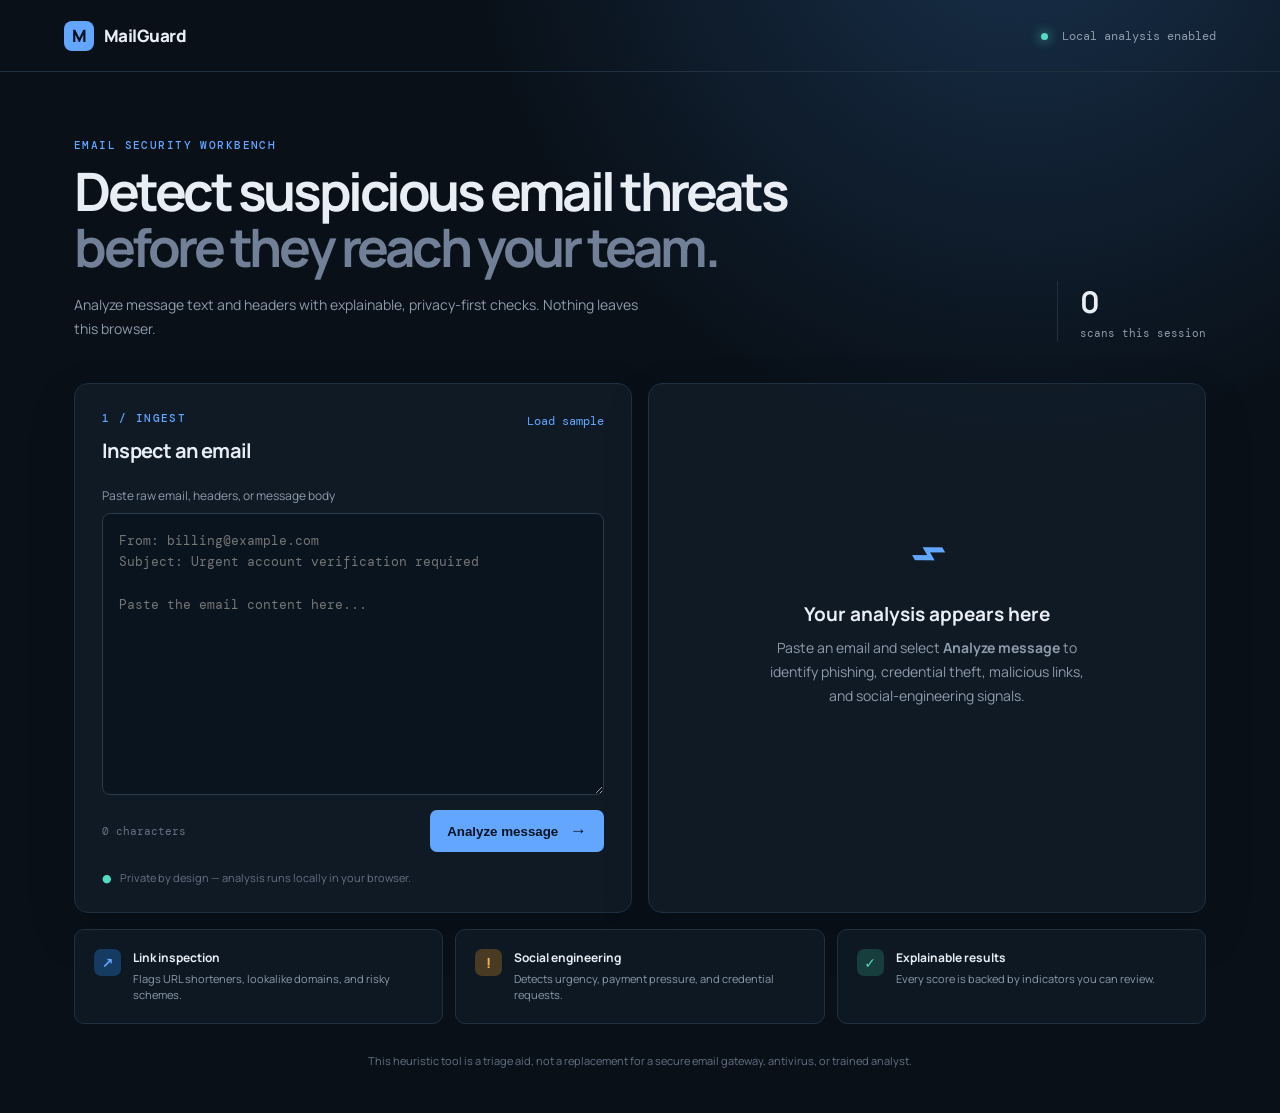
==== index.html @ 7a9c6fc3 "message" ====
<!doctype html>
<html lang="en">
<head>
    <meta charset="utf-8">
    <meta name="viewport" content="width=device-width, initial-scale=1">
    <title>MailGuard | Email threat detection</title>
    <link rel="stylesheet" href="styles.css">
</head>
<body>
    <header class="topbar">
        <a class="brand" href="index.html"><span class="brand-mark">M</span><span>MailGuard</span></a>
        <span class="status"><span class="status-dot"></span> Local analysis enabled</span>
    </header>

    <main class="shell">
        <section class="hero">
            <div>
                <p class="eyebrow">EMAIL SECURITY WORKBENCH</p>
                <h1>Detect suspicious email threats<br><span>before they reach your team.</span></h1>
                <p class="hero-copy">Analyze message text and headers with explainable, privacy-first checks. Nothing leaves this browser.</p>
            </div>
            <div class="hero-stat"><strong id="scan-count">0</strong><span>scans this session</span></div>
        </section>

        <section class="workspace">
            <div class="panel input-panel">
                <div class="panel-heading">
                    <div><p class="eyebrow">1 / INGEST</p><h2>Inspect an email</h2></div>
                    <button class="text-button" id="sample-btn" type="button">Load sample</button>
                </div>
                <label for="email-input">Paste raw email, headers, or message body</label>
                <textarea id="email-input" placeholder="From: billing@example.com&#10;Subject: Urgent account verification required&#10;&#10;Paste the email content here..."></textarea>
                <div class="input-footer">
                    <span id="character-count">0 characters</span>
                    <button class="primary-button" id="analyze-btn" type="button">Analyze message <span>→</span></button>
                </div>
                <p class="privacy-note"><span>●</span> Private by design — analysis runs locally in your browser.</p>
            </div>

            <div class="panel result-panel" id="result-panel">
                <div class="empty-state" id="empty-state">
                    <div class="empty-icon">⌁</div>
                    <h2>Your analysis appears here</h2>
                    <p>Paste an email and select <strong>Analyze message</strong> to identify phishing, credential theft, malicious links, and social-engineering signals.</p>
                </div>
                <div id="results" class="hidden">
                    <div class="panel-heading">
                        <div><p class="eyebrow">2 / VERDICT</p><h2>Threat assessment</h2></div>
                        <span id="risk-badge" class="risk-badge"></span>
                    </div>
                    <div class="risk-summary">
                        <div class="score-ring"><strong id="risk-score">0</strong><span>/100</span></div>
                        <div><h3 id="verdict-title"></h3><p id="verdict-copy"></p></div>
                    </div>
                    <div class="meter"><span id="meter-fill"></span></div>
                    <div class="result-section">
                        <div class="section-title"><span>Detected indicators</span><span id="indicator-count"></span></div>
                        <ul id="indicator-list" class="indicator-list"></ul>
                    </div>
                    <div class="result-section recommendation">
                        <div class="section-title">Recommended action</div>
                        <p id="recommendation"></p>
                    </div>
                </div>
            </div>
        </section>

        <section class="info-grid">
            <article><span class="info-icon blue">↗</span><div><h3>Link inspection</h3><p>Flags URL shorteners, lookalike domains, and risky schemes.</p></div></article>
            <article><span class="info-icon amber">!</span><div><h3>Social engineering</h3><p>Detects urgency, payment pressure, and credential requests.</p></div></article>
            <article><span class="info-icon green">✓</span><div><h3>Explainable results</h3><p>Every score is backed by indicators you can review.</p></div></article>
        </section>
        <p class="disclaimer">This heuristic tool is a triage aid, not a replacement for a secure email gateway, antivirus, or trained analyst.</p>
    </main>
    <script src="app.js"></script>
</body>
</html>
---- styles.css ----
@import url("https://fonts.googleapis.com/css2?family=DM+Mono:wght@400;500&family=Manrope:wght@400;500;600;700;800&display=swap");

:root { --ink:#e9eef5; --muted:#8e9bab; --faint:#657284; --bg:#091018; --panel:#111c28; --line:#203040; --blue:#63a6ff; --cyan:#53dbc4; --amber:#f2b45b; --red:#ff727e; }
* { box-sizing:border-box; }
body { margin:0; min-height:100vh; color:var(--ink); background:radial-gradient(circle at 80% -10%,#18304b 0,transparent 35%),var(--bg); font:14px Manrope,system-ui,sans-serif; }
.topbar { height:72px; border-bottom:1px solid var(--line); display:flex; align-items:center; justify-content:space-between; padding:0 clamp(20px,5vw,72px); }
.brand { color:var(--ink); display:flex; align-items:center; gap:10px; font-weight:800; font-size:17px; letter-spacing:-.03em; text-decoration:none; }
.brand-mark { display:grid; place-items:center; width:30px; height:30px; background:var(--blue); border-radius:8px; color:#06111d; font-weight:800; }
.status { color:var(--muted); font:12px "DM Mono",monospace; }.status-dot { display:inline-block; width:7px; height:7px; margin-right:7px; border-radius:50%; background:var(--cyan); box-shadow:0 0 12px var(--cyan); }
.shell { max-width:1180px; margin:auto; padding:66px 24px 45px; }
.hero { display:flex; justify-content:space-between; align-items:end; gap:30px; margin-bottom:42px; }
.eyebrow { color:var(--blue); font:500 11px "DM Mono",monospace; letter-spacing:.13em; margin:0 0 12px; }
h1 { font-size:clamp(30px,4.5vw,53px); letter-spacing:-.065em; line-height:1.05; margin:0; }.hero h1 span { color:#718096; }
.hero-copy { max-width:590px; margin:18px 0 0; color:var(--muted); line-height:1.7; }
.hero-stat { min-width:145px; padding-left:22px; border-left:1px solid var(--line); color:var(--muted); }.hero-stat strong { display:block; color:var(--ink); font-size:30px; letter-spacing:-.05em; }.hero-stat span { font:11px "DM Mono",monospace; }
.workspace { display:grid; grid-template-columns:1fr 1fr; gap:16px; }.panel { background:rgba(17,28,40,.86); border:1px solid var(--line); border-radius:14px; padding:27px; box-shadow:0 20px 50px #0002; }
.panel-heading { display:flex; align-items:start; justify-content:space-between; gap:15px; margin-bottom:23px; }.panel-heading h2 { margin:0; font-size:20px; letter-spacing:-.04em; }.text-button { color:var(--blue); background:none; border:0; padding:2px 0; cursor:pointer; font:12px "DM Mono",monospace; }
label { color:var(--muted); display:block; font-size:12px; margin-bottom:9px; } textarea { display:block; width:100%; height:282px; resize:vertical; padding:16px; color:var(--ink); background:#0a141e; border:1px solid #293b4d; border-radius:8px; outline:none; font:13px/1.65 "DM Mono",monospace; } textarea:focus { border-color:var(--blue); box-shadow:0 0 0 3px #63a6ff18; }
.input-footer { display:flex; justify-content:space-between; align-items:center; gap:15px; margin-top:15px; color:var(--faint); font:11px "DM Mono",monospace; }.primary-button { background:var(--blue); border:0; color:#071321; border-radius:7px; padding:11px 17px; font-weight:800; cursor:pointer; }.primary-button:hover { background:#8bbfff; }.primary-button span { font-size:17px; margin-left:8px; }
.privacy-note { color:var(--faint); font-size:11px; margin:18px 0 0; }.privacy-note span { color:var(--cyan); margin-right:6px; }
.empty-state { min-height:405px; display:flex; flex-direction:column; align-items:center; justify-content:center; text-align:center; padding:25px; }.empty-icon { color:var(--blue); font-size:62px; line-height:1; transform:rotate(-30deg); margin-bottom:20px; }.empty-state h2 { font-size:19px; margin:0 0 9px; }.empty-state p { color:var(--muted); line-height:1.7; max-width:340px; margin:0; }.hidden { display:none!important; }
.risk-badge { padding:6px 10px; border-radius:5px; color:#071321; font:500 11px "DM Mono",monospace; }.risk-badge.high,.meter-fill.high { background:var(--red); }.risk-badge.medium,.meter-fill.medium { background:var(--amber); }.risk-badge.low,.meter-fill.low { background:var(--cyan); }
.risk-summary { display:flex; align-items:center; gap:18px; margin:6px 0 17px; }.score-ring { width:70px; height:70px; display:grid; place-content:center; border:5px solid #29415a; border-right-color:var(--blue); border-radius:50%; flex:0 0 auto; }.score-ring strong { font-size:22px; line-height:1; text-align:center; }.score-ring span { color:var(--faint); font-size:9px; text-align:center; }.risk-summary h3 { margin:0 0 5px; font-size:17px; }.risk-summary p { color:var(--muted); font-size:12px; line-height:1.5; margin:0; }.meter { height:6px; background:#263544; border-radius:5px; overflow:hidden; }.meter span { display:block; height:100%; transition:width .4s ease; }.result-section { margin-top:23px; }.section-title { display:flex; justify-content:space-between; color:var(--muted); font:11px "DM Mono",monospace; text-transform:uppercase; letter-spacing:.08em; margin-bottom:9px; }.section-title span:last-child { color:var(--blue); text-transform:none; letter-spacing:0; }
.indicator-list { list-style:none; padding:0; margin:0; display:grid; gap:7px; max-height:175px; overflow:auto; }.indicator { display:flex; align-items:start; gap:9px; padding:9px 10px; background:#0c1722; border-radius:7px; }.indicator>span { display:grid; place-items:center; width:18px; height:18px; flex:0 0 18px; border-radius:50%; background:#532d37; color:var(--red); font-weight:800; }.indicator.clear>span { background:#183c3e; color:var(--cyan); }.indicator strong { display:block; font-size:11px; }.indicator p { color:var(--muted); font-size:10px; margin:3px 0 0; line-height:1.4; }.indicator b { color:var(--red); margin-left:auto; font:11px "DM Mono",monospace; }.recommendation { border-top:1px solid var(--line); padding-top:16px; }.recommendation p { color:var(--muted); font-size:12px; line-height:1.6; margin:0; }
.info-grid { display:grid; grid-template-columns:repeat(3,1fr); gap:12px; margin-top:16px; }.info-grid article { display:flex; gap:12px; padding:19px; border:1px solid var(--line); border-radius:10px; background:#0d1823; }.info-icon { display:grid; place-items:center; width:27px; height:27px; flex:none; border-radius:7px; font-weight:800; }.blue { background:#163b63; color:var(--blue); }.amber { background:#493a23; color:var(--amber); }.green { background:#173d3d; color:var(--cyan); }.info-grid h3 { margin:0 0 5px; font-size:12px; }.info-grid p { margin:0; color:var(--muted); font-size:11px; line-height:1.5; }.disclaimer { text-align:center; color:var(--faint); font-size:11px; margin:29px 0 0; }
@media (max-width:760px) { .shell { padding:40px 16px 35px; }.hero { display:block; }.hero-stat { border-left:0; border-top:1px solid var(--line); margin-top:25px; padding:14px 0 0; }.workspace,.info-grid { grid-template-columns:1fr; }.panel { padding:20px; }.empty-state { min-height:300px; } h1 { font-size:36px; } }
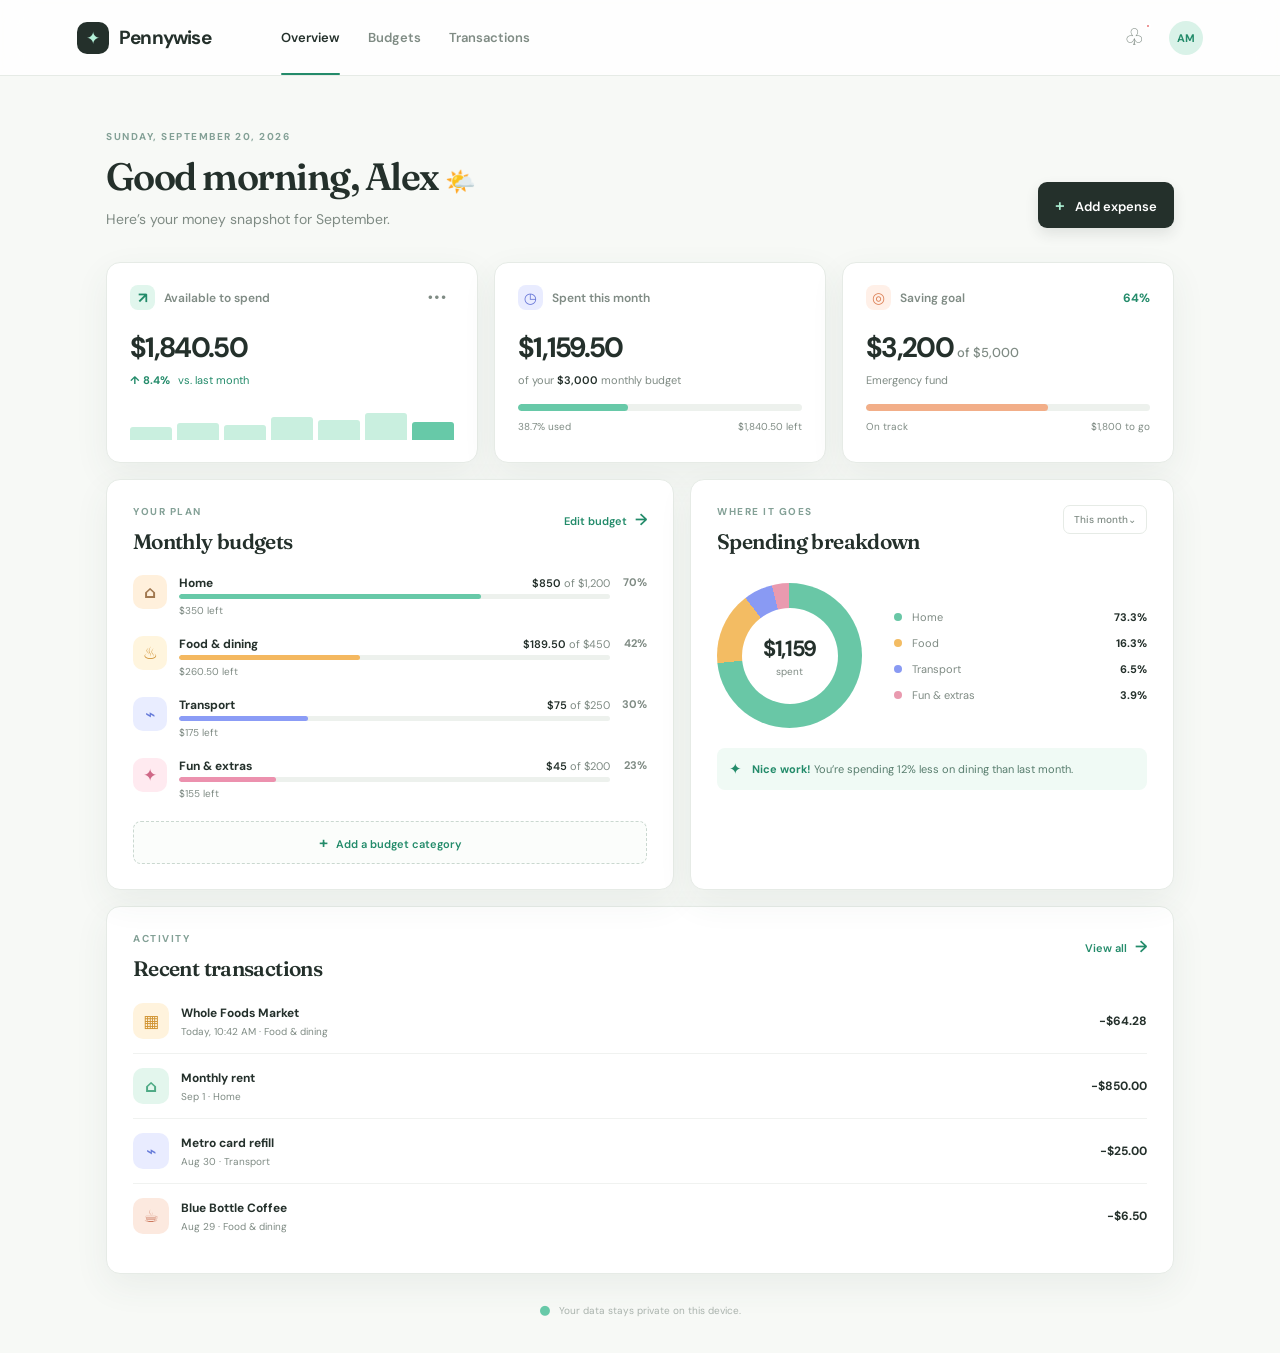
==== commit eb2a7b08: "penny" ====
--- a/index.html
+++ b/index.html
@@ -3,75 +3,127 @@
 <head>
     <meta charset="utf-8">
     <meta name="viewport" content="width=device-width, initial-scale=1">
-    <title>MailGuard | Email threat detection</title>
+    <meta name="description" content="A calm, friendly dashboard for planning your budget and tracking spending.">
+    <title>Pennywise | Your money, made simple</title>
     <link rel="stylesheet" href="styles.css">
 </head>
 <body>
     <header class="topbar">
-        <a class="brand" href="index.html"><span class="brand-mark">M</span><span>MailGuard</span></a>
-        <span class="status"><span class="status-dot"></span> Local analysis enabled</span>
+        <a class="brand" href="index.html" aria-label="Pennywise home">
+            <span class="brand-mark">✦</span><span>Pennywise</span>
+        </a>
+        <nav class="main-nav" aria-label="Main navigation">
+            <a class="active" href="#overview">Overview</a>
+            <a href="#budgets">Budgets</a>
+            <a href="#transactions">Transactions</a>
+        </nav>
+        <div class="topbar-actions">
+            <button class="icon-button" aria-label="Notifications">♧<span class="notification-dot"></span></button>
+            <div class="avatar" aria-label="Account for Alex Morgan">AM</div>
+        </div>
     </header>
 
-    <main class="shell">
-        <section class="hero">
+    <main class="shell" id="overview">
+        <section class="welcome-row">
             <div>
-                <p class="eyebrow">EMAIL SECURITY WORKBENCH</p>
-                <h1>Detect suspicious email threats<br><span>before they reach your team.</span></h1>
-                <p class="hero-copy">Analyze message text and headers with explainable, privacy-first checks. Nothing leaves this browser.</p>
+                <p class="eyebrow">SUNDAY, SEPTEMBER 20, 2026</p>
+                <h1>Good morning, Alex <span>🌤️</span></h1>
+                <p class="subheading">Here’s your money snapshot for September.</p>
             </div>
-            <div class="hero-stat"><strong id="scan-count">0</strong><span>scans this session</span></div>
+            <button class="primary-button" id="open-expense" type="button"><span>+</span> Add expense</button>
         </section>
 
-        <section class="workspace">
-            <div class="panel input-panel">
-                <div class="panel-heading">
-                    <div><p class="eyebrow">1 / INGEST</p><h2>Inspect an email</h2></div>
-                    <button class="text-button" id="sample-btn" type="button">Load sample</button>
+        <section class="summary-grid" aria-label="September summary">
+            <article class="summary-card balance-card">
+                <div class="card-label"><span class="label-icon mint">↗</span><span>Available to spend</span><button class="more-button" aria-label="More options">•••</button></div>
+                <strong class="amount" id="available-amount">$1,840.50</strong>
+                <p class="positive"><span>↑ 8.4%</span> vs. last month</p>
+                <div class="mini-bars" aria-label="Spending trend">
+                    <i style="height:35%"></i><i style="height:48%"></i><i style="height:42%"></i><i style="height:63%"></i><i style="height:55%"></i><i style="height:76%"></i><i class="current" style="height:49%"></i>
                 </div>
-                <label for="email-input">Paste raw email, headers, or message body</label>
-                <textarea id="email-input" placeholder="From: billing@example.com&#10;Subject: Urgent account verification required&#10;&#10;Paste the email content here..."></textarea>
-                <div class="input-footer">
-                    <span id="character-count">0 characters</span>
-                    <button class="primary-button" id="analyze-btn" type="button">Analyze message <span>→</span></button>
+            </article>
+            <article class="summary-card">
+                <div class="card-label"><span class="label-icon lavender">◷</span><span>Spent this month</span></div>
+                <strong class="amount" id="spent-amount">$1,159.50</strong>
+                <p class="muted">of your <strong>$3,000</strong> monthly budget</p>
+                <div class="progress-track"><span id="spent-progress" style="width:38.65%"></span></div>
+                <div class="progress-meta"><span>38.7% used</span><span>$1,840.50 left</span></div>
+            </article>
+            <article class="summary-card">
+                <div class="card-label"><span class="label-icon peach">◎</span><span>Saving goal</span><span class="goal-percent">64%</span></div>
+                <strong class="amount">$3,200 <small>of $5,000</small></strong>
+                <p class="muted">Emergency fund</p>
+                <div class="progress-track peach-track"><span style="width:64%"></span></div>
+                <div class="progress-meta"><span>On track</span><span>$1,800 to go</span></div>
+            </article>
+        </section>
+
+        <div class="content-grid">
+            <section class="panel budgets-panel" id="budgets">
+                <div class="section-heading">
+                    <div><p class="eyebrow">YOUR PLAN</p><h2>Monthly budgets</h2></div>
+                    <button class="link-button" id="edit-budget" type="button">Edit budget <span>→</span></button>
                 </div>
-                <p class="privacy-note"><span>●</span> Private by design — analysis runs locally in your browser.</p>
+                <div class="budget-list" id="budget-list">
+                    <div class="budget-row" data-category="Home" data-spent="850" data-limit="1200"><span class="category-icon home">⌂</span><div class="budget-info"><div><strong>Home</strong><span>$850 <em>of $1,200</em></span></div><div class="progress-track"><span style="width:70%"></span></div><small>$350 left</small></div><b>70%</b></div>
+                    <div class="budget-row" data-category="Food" data-spent="189.50" data-limit="450"><span class="category-icon food">♨</span><div class="budget-info"><div><strong>Food & dining</strong><span>$189.50 <em>of $450</em></span></div><div class="progress-track"><span style="width:42%; background:#f4b860"></span></div><small>$260.50 left</small></div><b>42%</b></div>
+                    <div class="budget-row" data-category="Transport" data-spent="75" data-limit="250"><span class="category-icon transport">⌁</span><div class="budget-info"><div><strong>Transport</strong><span>$75 <em>of $250</em></span></div><div class="progress-track"><span style="width:30%; background:#8b9cf6"></span></div><small>$175 left</small></div><b>30%</b></div>
+                    <div class="budget-row" data-category="Fun" data-spent="45" data-limit="200"><span class="category-icon fun">✦</span><div class="budget-info"><div><strong>Fun & extras</strong><span>$45 <em>of $200</em></span></div><div class="progress-track"><span style="width:22.5%; background:#ec91ae"></span></div><small>$155 left</small></div><b>23%</b></div>
+                </div>
+                <button class="add-budget" type="button"><span>+</span> Add a budget category</button>
+            </section>
+
+            <section class="panel spending-panel">
+                <div class="section-heading">
+                    <div><p class="eyebrow">WHERE IT GOES</p><h2>Spending breakdown</h2></div>
+                    <button class="period-button" type="button">This month⌄</button>
+                </div>
+                <div class="donut-wrap">
+                    <div class="donut-chart"><div><strong>$1,159</strong><span>spent</span></div></div>
+                    <ul class="legend">
+                        <li><span class="legend-dot home-dot"></span><span>Home</span><b>73.3%</b></li>
+                        <li><span class="legend-dot food-dot"></span><span>Food</span><b>16.3%</b></li>
+                        <li><span class="legend-dot transport-dot"></span><span>Transport</span><b>6.5%</b></li>
+                        <li><span class="legend-dot fun-dot"></span><span>Fun & extras</span><b>3.9%</b></li>
+                    </ul>
+                </div>
+                <div class="insight"><span>✦</span><p><strong>Nice work!</strong> You’re spending 12% less on dining than last month.</p></div>
+            </section>
+        </div>
+
+        <section class="panel transactions-panel" id="transactions">
+            <div class="section-heading">
+                <div><p class="eyebrow">ACTIVITY</p><h2>Recent transactions</h2></div>
+                <button class="link-button" type="button">View all <span>→</span></button>
             </div>
-
-            <div class="panel result-panel" id="result-panel">
-                <div class="empty-state" id="empty-state">
-                    <div class="empty-icon">⌁</div>
-                    <h2>Your analysis appears here</h2>
-                    <p>Paste an email and select <strong>Analyze message</strong> to identify phishing, credential theft, malicious links, and social-engineering signals.</p>
-                </div>
-                <div id="results" class="hidden">
-                    <div class="panel-heading">
-                        <div><p class="eyebrow">2 / VERDICT</p><h2>Threat assessment</h2></div>
-                        <span id="risk-badge" class="risk-badge"></span>
-                    </div>
-                    <div class="risk-summary">
-                        <div class="score-ring"><strong id="risk-score">0</strong><span>/100</span></div>
-                        <div><h3 id="verdict-title"></h3><p id="verdict-copy"></p></div>
-                    </div>
-                    <div class="meter"><span id="meter-fill"></span></div>
-                    <div class="result-section">
-                        <div class="section-title"><span>Detected indicators</span><span id="indicator-count"></span></div>
-                        <ul id="indicator-list" class="indicator-list"></ul>
-                    </div>
-                    <div class="result-section recommendation">
-                        <div class="section-title">Recommended action</div>
-                        <p id="recommendation"></p>
-                    </div>
-                </div>
+            <div class="transaction-list" id="transaction-list">
+                <div class="transaction"><span class="merchant-icon grocery">▦</span><div><strong>Whole Foods Market</strong><small>Today, 10:42 AM · Food & dining</small></div><b>−$64.28</b></div>
+                <div class="transaction"><span class="merchant-icon home-icon">⌂</span><div><strong>Monthly rent</strong><small>Sep 1 · Home</small></div><b>−$850.00</b></div>
+                <div class="transaction"><span class="merchant-icon transport-icon">⌁</span><div><strong>Metro card refill</strong><small>Aug 30 · Transport</small></div><b>−$25.00</b></div>
+                <div class="transaction"><span class="merchant-icon coffee">☕</span><div><strong>Blue Bottle Coffee</strong><small>Aug 29 · Food & dining</small></div><b>−$6.50</b></div>
             </div>
         </section>
 
-        <section class="info-grid">
-            <article><span class="info-icon blue">↗</span><div><h3>Link inspection</h3><p>Flags URL shorteners, lookalike domains, and risky schemes.</p></div></article>
-            <article><span class="info-icon amber">!</span><div><h3>Social engineering</h3><p>Detects urgency, payment pressure, and credential requests.</p></div></article>
-            <article><span class="info-icon green">✓</span><div><h3>Explainable results</h3><p>Every score is backed by indicators you can review.</p></div></article>
+        <p class="privacy-note"><span>●</span> Your data stays private on this device.</p>
+    </main>
+
+    <div class="modal-backdrop hidden" id="expense-modal">
+        <section class="modal" role="dialog" aria-modal="true" aria-labelledby="modal-title">
+            <button class="close-button" id="close-expense" aria-label="Close">×</button>
+            <p class="eyebrow">NEW TRANSACTION</p>
+            <h2 id="modal-title">Add an expense</h2>
+            <p class="modal-copy">Keep your spending plan up to date in a few seconds.</p>
+            <form id="expense-form">
+                <label for="expense-name">What did you spend on?</label>
+                <input id="expense-name" required placeholder="e.g. Grocery run">
+                <div class="form-row">
+                    <div><label for="expense-amount">Amount</label><div class="amount-input"><span>$</span><input id="expense-amount" type="number" min="0.01" step="0.01" required placeholder="0.00"></div></div>
+                    <div><label for="expense-category">Category</label><select id="expense-category"><option>Food & dining</option><option>Home</option><option>Transport</option><option>Fun & extras</option></select></div>
+                </div>
+                <button class="primary-button full-button" type="submit">Save expense <span>→</span></button>
+            </form>
         </section>
-        <p class="disclaimer">This heuristic tool is a triage aid, not a replacement for a secure email gateway, antivirus, or trained analyst.</p>
-    </main>
+    </div>
     <script src="app.js"></script>
 </body>
 </html>
--- a/styles.css
+++ b/styles.css
@@ -1,26 +1,6 @@
-@import url("https://fonts.googleapis.com/css2?family=DM+Mono:wght@400;500&family=Manrope:wght@400;500;600;700;800&display=swap");
+@import url("https://fonts.googleapis.com/css2?family=DM+Sans:wght@400;500;600;700&family=Fraunces:opsz,wght@9..144,600&display=swap");
 
-:root { --ink:#e9eef5; --muted:#8e9bab; --faint:#657284; --bg:#091018; --panel:#111c28; --line:#203040; --blue:#63a6ff; --cyan:#53dbc4; --amber:#f2b45b; --red:#ff727e; }
-* { box-sizing:border-box; }
-body { margin:0; min-height:100vh; color:var(--ink); background:radial-gradient(circle at 80% -10%,#18304b 0,transparent 35%),var(--bg); font:14px Manrope,system-ui,sans-serif; }
-.topbar { height:72px; border-bottom:1px solid var(--line); display:flex; align-items:center; justify-content:space-between; padding:0 clamp(20px,5vw,72px); }
-.brand { color:var(--ink); display:flex; align-items:center; gap:10px; font-weight:800; font-size:17px; letter-spacing:-.03em; text-decoration:none; }
-.brand-mark { display:grid; place-items:center; width:30px; height:30px; background:var(--blue); border-radius:8px; color:#06111d; font-weight:800; }
-.status { color:var(--muted); font:12px "DM Mono",monospace; }.status-dot { display:inline-block; width:7px; height:7px; margin-right:7px; border-radius:50%; background:var(--cyan); box-shadow:0 0 12px var(--cyan); }
-.shell { max-width:1180px; margin:auto; padding:66px 24px 45px; }
-.hero { display:flex; justify-content:space-between; align-items:end; gap:30px; margin-bottom:42px; }
-.eyebrow { color:var(--blue); font:500 11px "DM Mono",monospace; letter-spacing:.13em; margin:0 0 12px; }
-h1 { font-size:clamp(30px,4.5vw,53px); letter-spacing:-.065em; line-height:1.05; margin:0; }.hero h1 span { color:#718096; }
-.hero-copy { max-width:590px; margin:18px 0 0; color:var(--muted); line-height:1.7; }
-.hero-stat { min-width:145px; padding-left:22px; border-left:1px solid var(--line); color:var(--muted); }.hero-stat strong { display:block; color:var(--ink); font-size:30px; letter-spacing:-.05em; }.hero-stat span { font:11px "DM Mono",monospace; }
-.workspace { display:grid; grid-template-columns:1fr 1fr; gap:16px; }.panel { background:rgba(17,28,40,.86); border:1px solid var(--line); border-radius:14px; padding:27px; box-shadow:0 20px 50px #0002; }
-.panel-heading { display:flex; align-items:start; justify-content:space-between; gap:15px; margin-bottom:23px; }.panel-heading h2 { margin:0; font-size:20px; letter-spacing:-.04em; }.text-button { color:var(--blue); background:none; border:0; padding:2px 0; cursor:pointer; font:12px "DM Mono",monospace; }
-label { color:var(--muted); display:block; font-size:12px; margin-bottom:9px; } textarea { display:block; width:100%; height:282px; resize:vertical; padding:16px; color:var(--ink); background:#0a141e; border:1px solid #293b4d; border-radius:8px; outline:none; font:13px/1.65 "DM Mono",monospace; } textarea:focus { border-color:var(--blue); box-shadow:0 0 0 3px #63a6ff18; }
-.input-footer { display:flex; justify-content:space-between; align-items:center; gap:15px; margin-top:15px; color:var(--faint); font:11px "DM Mono",monospace; }.primary-button { background:var(--blue); border:0; color:#071321; border-radius:7px; padding:11px 17px; font-weight:800; cursor:pointer; }.primary-button:hover { background:#8bbfff; }.primary-button span { font-size:17px; margin-left:8px; }
-.privacy-note { color:var(--faint); font-size:11px; margin:18px 0 0; }.privacy-note span { color:var(--cyan); margin-right:6px; }
-.empty-state { min-height:405px; display:flex; flex-direction:column; align-items:center; justify-content:center; text-align:center; padding:25px; }.empty-icon { color:var(--blue); font-size:62px; line-height:1; transform:rotate(-30deg); margin-bottom:20px; }.empty-state h2 { font-size:19px; margin:0 0 9px; }.empty-state p { color:var(--muted); line-height:1.7; max-width:340px; margin:0; }.hidden { display:none!important; }
-.risk-badge { padding:6px 10px; border-radius:5px; color:#071321; font:500 11px "DM Mono",monospace; }.risk-badge.high,.meter-fill.high { background:var(--red); }.risk-badge.medium,.meter-fill.medium { background:var(--amber); }.risk-badge.low,.meter-fill.low { background:var(--cyan); }
-.risk-summary { display:flex; align-items:center; gap:18px; margin:6px 0 17px; }.score-ring { width:70px; height:70px; display:grid; place-content:center; border:5px solid #29415a; border-right-color:var(--blue); border-radius:50%; flex:0 0 auto; }.score-ring strong { font-size:22px; line-height:1; text-align:center; }.score-ring span { color:var(--faint); font-size:9px; text-align:center; }.risk-summary h3 { margin:0 0 5px; font-size:17px; }.risk-summary p { color:var(--muted); font-size:12px; line-height:1.5; margin:0; }.meter { height:6px; background:#263544; border-radius:5px; overflow:hidden; }.meter span { display:block; height:100%; transition:width .4s ease; }.result-section { margin-top:23px; }.section-title { display:flex; justify-content:space-between; color:var(--muted); font:11px "DM Mono",monospace; text-transform:uppercase; letter-spacing:.08em; margin-bottom:9px; }.section-title span:last-child { color:var(--blue); text-transform:none; letter-spacing:0; }
-.indicator-list { list-style:none; padding:0; margin:0; display:grid; gap:7px; max-height:175px; overflow:auto; }.indicator { display:flex; align-items:start; gap:9px; padding:9px 10px; background:#0c1722; border-radius:7px; }.indicator>span { display:grid; place-items:center; width:18px; height:18px; flex:0 0 18px; border-radius:50%; background:#532d37; color:var(--red); font-weight:800; }.indicator.clear>span { background:#183c3e; color:var(--cyan); }.indicator strong { display:block; font-size:11px; }.indicator p { color:var(--muted); font-size:10px; margin:3px 0 0; line-height:1.4; }.indicator b { color:var(--red); margin-left:auto; font:11px "DM Mono",monospace; }.recommendation { border-top:1px solid var(--line); padding-top:16px; }.recommendation p { color:var(--muted); font-size:12px; line-height:1.6; margin:0; }
-.info-grid { display:grid; grid-template-columns:repeat(3,1fr); gap:12px; margin-top:16px; }.info-grid article { display:flex; gap:12px; padding:19px; border:1px solid var(--line); border-radius:10px; background:#0d1823; }.info-icon { display:grid; place-items:center; width:27px; height:27px; flex:none; border-radius:7px; font-weight:800; }.blue { background:#163b63; color:var(--blue); }.amber { background:#493a23; color:var(--amber); }.green { background:#173d3d; color:var(--cyan); }.info-grid h3 { margin:0 0 5px; font-size:12px; }.info-grid p { margin:0; color:var(--muted); font-size:11px; line-height:1.5; }.disclaimer { text-align:center; color:var(--faint); font-size:11px; margin:29px 0 0; }
-@media (max-width:760px) { .shell { padding:40px 16px 35px; }.hero { display:block; }.hero-stat { border-left:0; border-top:1px solid var(--line); margin-top:25px; padding:14px 0 0; }.workspace,.info-grid { grid-template-columns:1fr; }.panel { padding:20px; }.empty-state { min-height:300px; } h1 { font-size:36px; } }
+:root{--ink:#24302b;--muted:#7f8b84;--faint:#aab3ad;--bg:#f7f9f6;--card:#fff;--line:#e6ebe6;--mint:#67c9a8;--mint-dark:#238b6a;--lav:#8d9bf4;--peach:#f2ae88;--shadow:0 12px 35px rgba(51,82,68,.07)}
+*{box-sizing:border-box}html{scroll-behavior:smooth}body{margin:0;min-height:100vh;background:var(--bg);color:var(--ink);font:14px "DM Sans",system-ui,sans-serif}.topbar{height:76px;background:rgba(255,255,255,.82);border-bottom:1px solid var(--line);display:flex;align-items:center;padding:0 clamp(20px,6vw,88px);gap:70px;position:sticky;top:0;z-index:5;backdrop-filter:blur(14px)}.brand{display:flex;align-items:center;gap:10px;text-decoration:none;color:var(--ink);font-weight:700;font-size:19px;letter-spacing:-.04em}.brand-mark{display:grid;place-items:center;width:32px;height:32px;border-radius:10px;background:var(--ink);color:#b4f0d8;font-size:17px}.main-nav{display:flex;gap:28px;flex:1;height:100%;align-items:center}.main-nav a{height:100%;display:grid;place-items:center;color:var(--muted);text-decoration:none;font-size:13px;font-weight:600;position:relative}.main-nav a.active{color:var(--ink)}.main-nav a.active:after{content:"";position:absolute;bottom:0;left:0;right:0;height:2px;background:var(--mint-dark);border-radius:3px}.topbar-actions{display:flex;align-items:center;gap:18px}.icon-button,.more-button,.close-button{border:0;background:none;color:var(--muted);cursor:pointer}.icon-button{font-size:23px;position:relative}.notification-dot{position:absolute;right:0;top:0;width:6px;height:6px;background:#e87778;border:2px solid white;border-radius:50%}.avatar{display:grid;place-items:center;width:34px;height:34px;background:#d9f2e8;color:#238b6a;border-radius:50%;font-size:11px;font-weight:700}.shell{max-width:1120px;margin:auto;padding:54px 26px 35px}.welcome-row{display:flex;justify-content:space-between;align-items:end;margin-bottom:34px}.eyebrow{color:#83a096;font-size:10px;font-weight:700;letter-spacing:.15em;margin:0 0 10px}.welcome-row h1{font:600 clamp(29px,4vw,38px) Fraunces,serif;letter-spacing:-.04em;margin:0}.welcome-row h1 span{font-family:inherit;font-size:.65em}.subheading{color:var(--muted);margin:10px 0 0;font-size:14px}.primary-button{border:0;border-radius:9px;padding:12px 17px;background:var(--ink);color:white;font:600 13px "DM Sans";cursor:pointer;box-shadow:0 6px 14px #24302b1c;transition:transform .15s,background .15s}.primary-button:hover{background:#3c5047;transform:translateY(-1px)}.primary-button span{color:#a9ebcf;font-size:17px;margin-right:7px}.summary-grid{display:grid;grid-template-columns:1.12fr 1fr 1fr;gap:16px}.summary-card,.panel{background:var(--card);border:1px solid var(--line);border-radius:14px;box-shadow:var(--shadow)}.summary-card{min-height:180px;padding:22px 23px}.card-label{display:flex;align-items:center;gap:9px;color:var(--muted);font-size:12px;font-weight:600}.card-label .more-button{margin-left:auto;letter-spacing:2px}.label-icon{display:grid;place-items:center;width:25px;height:25px;border-radius:8px;font-weight:700;font-size:15px}.mint{background:#e1f6ed;color:var(--mint-dark)}.lavender{background:#e9ecff;color:#6776d7}.peach{background:#fff0e8;color:#dd8359}.amount{display:block;font-size:28px;letter-spacing:-.06em;margin:19px 0 7px}.amount small{font-size:13px;color:var(--muted);font-weight:500;letter-spacing:0}.summary-card p{margin:0;font-size:11px}.positive{color:var(--mint-dark)}.positive span{font-weight:700;margin-right:5px}.muted{color:var(--muted)}.muted strong{color:var(--ink);font-weight:600}.mini-bars{height:36px;display:flex;align-items:end;gap:5px;margin-top:17px}.mini-bars i{display:block;flex:1;background:#c9efdf;border-radius:3px 3px 0 0}.mini-bars i.current{background:var(--mint)}.progress-track{height:7px;background:#edf1ed;border-radius:9px;overflow:hidden;margin-top:17px}.progress-track span{display:block;height:100%;border-radius:9px;background:var(--mint)}.progress-meta{display:flex;justify-content:space-between;color:var(--muted);font-size:10px;margin-top:9px}.goal-percent{margin-left:auto;color:var(--mint-dark);font-weight:700}.peach-track span{background:var(--peach)}.content-grid{display:grid;grid-template-columns:1.08fr .92fr;gap:16px;margin-top:16px}.panel{padding:25px 26px}.section-heading{display:flex;justify-content:space-between;align-items:start;margin-bottom:21px}.section-heading h2{font:600 21px Fraunces,serif;letter-spacing:-.03em;margin:0}.link-button{border:0;background:none;color:var(--mint-dark);font:600 11px "DM Sans";padding:4px 0;cursor:pointer}.link-button span{font-size:16px;margin-left:5px}.budget-list{display:grid;gap:19px}.budget-row{display:flex;align-items:start;gap:12px}.category-icon,.merchant-icon{display:grid;place-items:center;flex:none;border-radius:10px;font-size:17px;font-weight:700}.category-icon{width:34px;height:34px}.home{color:#a17850;background:#fff0dc}.food{color:#ce8f31;background:#fff5de}.transport{color:#667bd9;background:#e9edff}.fun{color:#cf6887;background:#ffeaf0}.budget-info{flex:1}.budget-info>div:first-child{display:flex;justify-content:space-between;align-items:baseline;margin-bottom:3px}.budget-info strong{font-size:12px}.budget-info span{font-size:11px;font-weight:600}.budget-info em{color:var(--muted);font-style:normal;font-weight:400}.budget-info .progress-track{height:5px;margin-top:0}.budget-info small{display:block;color:var(--muted);font-size:10px;margin-top:5px}.budget-row>b{font-size:11px;color:var(--muted);min-width:25px;text-align:right}.add-budget{border:1px dashed #cad8d0;background:#fbfdfb;color:var(--mint-dark);width:100%;padding:10px;border-radius:8px;font:600 11px "DM Sans";margin-top:21px;cursor:pointer}.add-budget span{font-size:16px;margin-right:5px}.period-button{border:1px solid var(--line);background:white;border-radius:7px;padding:7px 10px;color:var(--muted);font:500 10px "DM Sans"}.donut-wrap{display:flex;align-items:center;gap:32px;padding:8px 0 20px}.donut-chart{width:145px;height:145px;border-radius:50%;background:conic-gradient(#69c7a6 0 73.3%,#f3bc63 73.3% 89.6%,#899af3 89.6% 96.1%,#e99aaf 96.1%);display:grid;place-items:center;flex:none}.donut-chart>div{width:96px;height:96px;background:white;border-radius:50%;display:grid;place-content:center;text-align:center}.donut-chart strong{font-size:22px;letter-spacing:-.06em}.donut-chart span{font-size:10px;color:var(--muted);margin-top:2px}.legend{list-style:none;padding:0;margin:0;display:grid;gap:12px;flex:1}.legend li{display:grid;grid-template-columns:10px 1fr auto;align-items:center;gap:8px;color:var(--muted);font-size:11px}.legend b{color:var(--ink);font-size:11px}.legend-dot{width:8px;height:8px;border-radius:50%}.home-dot{background:#69c7a6}.food-dot{background:#f3bc63}.transport-dot{background:#899af3}.fun-dot{background:#e99aaf}.insight{display:flex;align-items:center;gap:10px;border-radius:8px;padding:11px 12px;background:#f0faf5;color:var(--mint-dark);font-size:11px}.insight>span{font-size:15px}.insight p{margin:0;color:#587d6e}.insight strong{color:var(--mint-dark)}.transactions-panel{margin-top:16px}.transaction-list{display:grid}.transaction{display:flex;align-items:center;gap:12px;padding:14px 0;border-top:1px solid #f0f2f0}.transaction:first-child{border-top:0;padding-top:1px}.merchant-icon{width:36px;height:36px}.grocery{background:#fff3dd;color:#d19432}.home-icon{background:#e3f6ed;color:#4eaa85}.transport-icon{background:#e9ecff;color:#667bd9}.coffee{background:#fce9df;color:#cc795e}.transaction div{flex:1}.transaction strong{display:block;font-size:12px}.transaction small{display:block;color:var(--muted);font-size:10px;margin-top:4px}.transaction>b{font-size:12px}.privacy-note{text-align:center;color:var(--faint);font-size:10px;margin:27px 0 0}.privacy-note span{color:var(--mint);font-size:13px;margin-right:5px}.modal-backdrop{position:fixed;inset:0;background:#20352e66;display:grid;place-items:center;padding:20px;z-index:10}.hidden{display:none!important}.modal{position:relative;width:min(100%,440px);background:white;border-radius:16px;padding:31px;box-shadow:0 25px 70px #1e3b2c33}.modal h2{font:600 28px Fraunces,serif;margin:0 0 8px;letter-spacing:-.04em}.modal-copy{color:var(--muted);font-size:12px;margin:0 0 25px}.close-button{position:absolute;top:17px;right:20px;font-size:26px;font-weight:300}.modal label{display:block;color:var(--muted);font-size:11px;font-weight:600;margin:0 0 7px}.modal input,.modal select{width:100%;height:42px;border:1px solid #dce5df;border-radius:8px;padding:0 12px;outline:none;color:var(--ink);font:13px "DM Sans";background:white}.modal input:focus,.modal select:focus{border-color:var(--mint)}.form-row{display:grid;grid-template-columns:1fr 1fr;gap:12px;margin-top:17px}.amount-input{position:relative}.amount-input span{position:absolute;left:12px;top:12px;color:var(--muted)}.amount-input input{padding-left:26px}.full-button{width:100%;margin-top:25px}
+@media(max-width:800px){.topbar{padding:0 20px;gap:25px}.main-nav{gap:16px}.shell{padding:39px 16px 28px}.summary-grid,.content-grid{grid-template-columns:1fr}.welcome-row{align-items:start;gap:20px;flex-direction:column}.welcome-row .primary-button{align-self:stretch}.donut-wrap{justify-content:center}.panel{padding:22px 19px}}
+@media(max-width:520px){.main-nav{display:none}.topbar{justify-content:space-between}.summary-grid{gap:10px}.summary-card{min-height:165px}.donut-wrap{gap:20px}.donut-chart{width:125px;height:125px}.donut-chart>div{width:84px;height:84px}.donut-chart strong{font-size:18px}.legend{gap:9px}}
